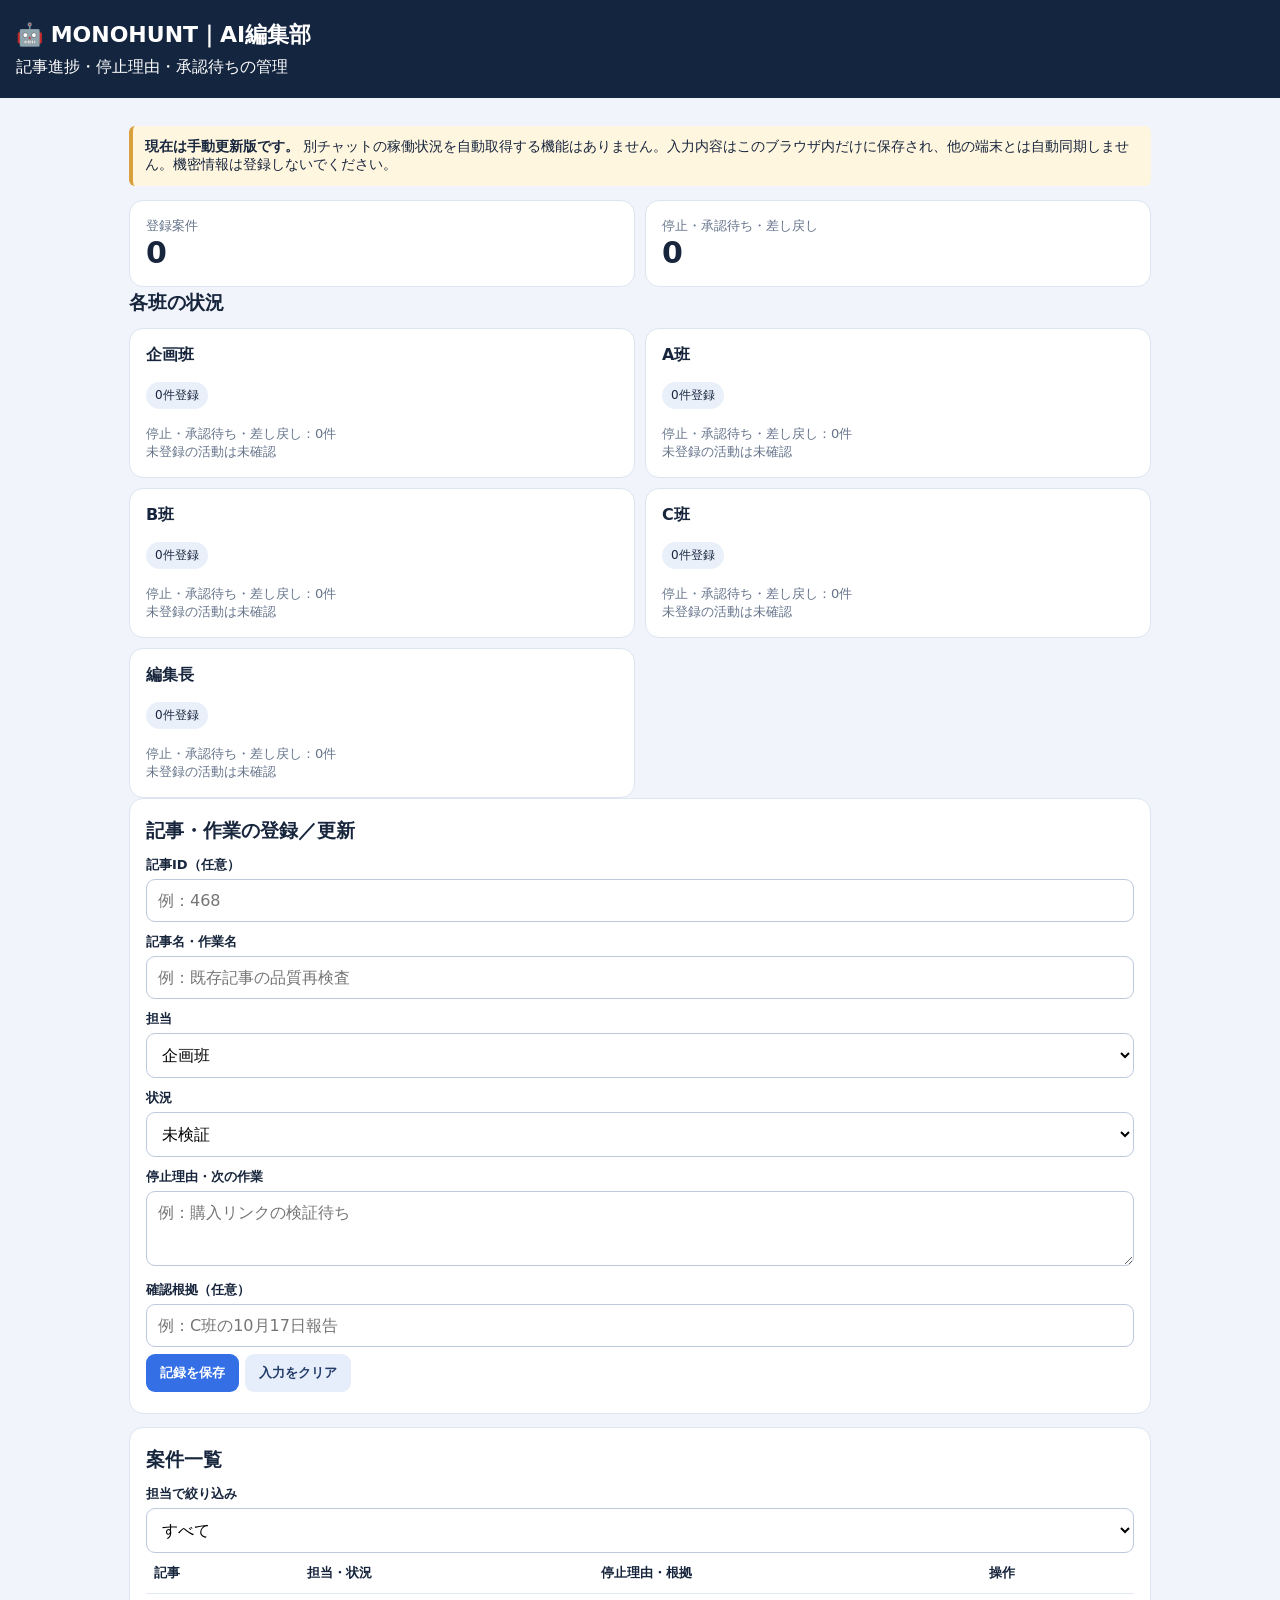
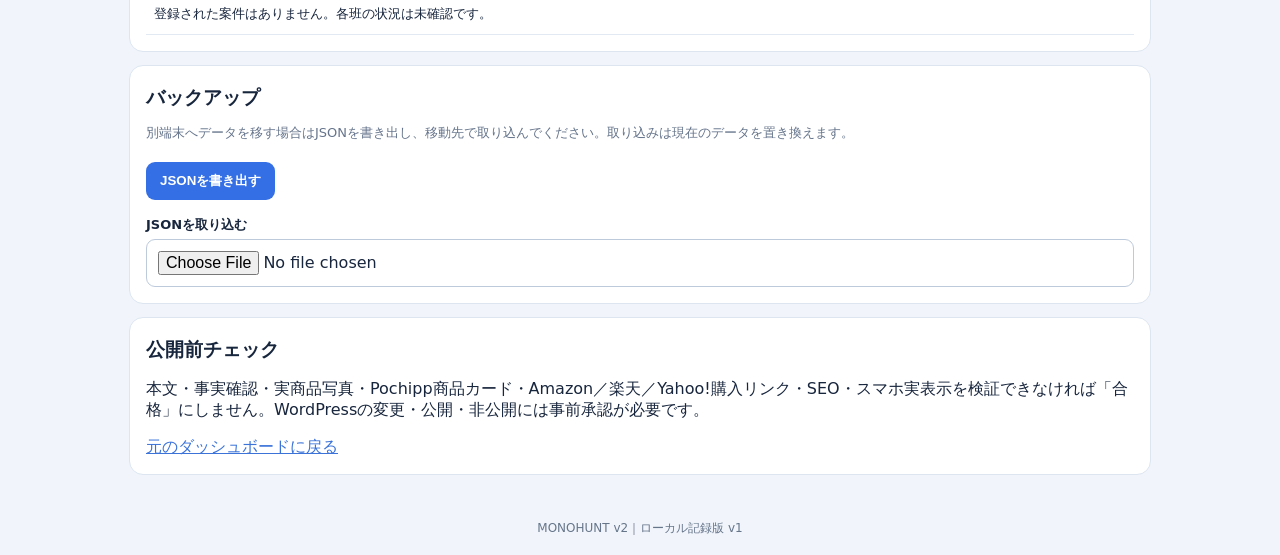
==== manager.html @ 7c44c17b "Add MONOHUNT article progress manager" ====
<!doctype html>
<html lang="ja"><head><meta charset="utf-8"><meta name="viewport" content="width=device-width,initial-scale=1"><title>MONOHUNT｜記事進捗管理</title>
<style>*{box-sizing:border-box}body{margin:0;background:#f1f5fb;color:#18263d;font-family:system-ui,-apple-system,sans-serif}header{background:#14253f;color:#fff;padding:20px 16px}header h1{font-size:22px;margin:0 0 7px}main{max-width:1050px;margin:auto;padding:14px}.card{background:white;border:1px solid #dce5f0;border-radius:14px;padding:16px;margin-bottom:13px}h2{font-size:19px;margin:3px 0 12px}.muted{font-size:13px;color:#65748b}.warning{background:#fff6e0;border-left:4px solid #d9a13e;padding:12px;border-radius:6px;font-size:14px}.grid{display:grid;grid-template-columns:repeat(2,minmax(0,1fr));gap:10px}.grid .card{margin:0}.num{font-size:30px;font-weight:800}.tag{display:inline-block;border-radius:20px;background:#eaf0fa;padding:5px 9px;font-size:12px}label{display:block;font-size:13px;font-weight:600;margin:11px 0 5px}input,select,textarea{width:100%;padding:11px;border:1px solid #bdcadb;border-radius:9px;font:inherit;background:white}textarea{min-height:75px}button{background:#346fe5;color:white;border:0;border-radius:9px;padding:10px 14px;margin:7px 6px 5px 0;font-weight:700}button.secondary{background:#e7eefb;color:#233d6a}button.delete{background:#a13f3f}.scroll{overflow-x:auto}table{border-collapse:collapse;width:100%;min-width:590px}th,td{padding:11px 8px;text-align:left;border-bottom:1px solid #e2e9f3;font-size:13px;vertical-align:top}a{color:#3b73d9}footer{padding:18px;font-size:12px;color:#66758a;text-align:center}@media(max-width:580px){.grid{grid-template-columns:1fr}header h1{font-size:20px}}</style></head>
<body><header><h1>🤖 MONOHUNT｜AI編集部</h1><div>記事進捗・停止理由・承認待ちの管理</div></header><main>
<p class="warning"><b>現在は手動更新版です。</b> 別チャットの稼働状況を自動取得する機能はありません。入力内容はこのブラウザ内だけに保存され、他の端末とは自動同期しません。機密情報は登録しないでください。</p>
<div class="grid"><div class="card"><div class="muted">登録案件</div><div class="num" id="total">0</div></div><div class="card"><div class="muted">停止・承認待ち・差し戻し</div><div class="num" id="blocked">0</div></div></div>
<h2>各班の状況</h2><div class="grid" id="teams"></div>
<section class="card"><h2>記事・作業の登録／更新</h2><form id="form"><input type="hidden" id="uid"><label>記事ID（任意）</label><input id="post" placeholder="例：468"><label>記事名・作業名</label><input id="title" required placeholder="例：既存記事の品質再検査"><label>担当</label><select id="team"><option>企画班</option><option>A班</option><option>B班</option><option>C班</option><option>編集長</option></select><label>状況</label><select id="status"><option>未検証</option><option>未着手</option><option>作業中（報告確認済み）</option><option>停止中</option><option>承認待ち</option><option>品質検査中</option><option>差し戻し</option><option>合格（必須項目検証済み）</option><option>完了（確認済み）</option></select><label>停止理由・次の作業</label><textarea id="reason" placeholder="例：購入リンクの検証待ち"></textarea><label>確認根拠（任意）</label><input id="source" placeholder="例：C班の10月17日報告"><button>記録を保存</button><button type="button" class="secondary" id="clear">入力をクリア</button></form></section>
<section class="card"><h2>案件一覧</h2><label>担当で絞り込み</label><select id="filter"><option>すべて</option><option>企画班</option><option>A班</option><option>B班</option><option>C班</option><option>編集長</option></select><div class="scroll"><table><thead><tr><th>記事</th><th>担当・状況</th><th>停止理由・根拠</th><th>操作</th></tr></thead><tbody id="list"></tbody></table></div></section>
<section class="card"><h2>バックアップ</h2><p class="muted">別端末へデータを移す場合はJSONを書き出し、移動先で取り込んでください。取り込みは現在のデータを置き換えます。</p><button type="button" id="export">JSONを書き出す</button><label>JSONを取り込む</label><input id="import" type="file" accept=".json,application/json"></section>
<section class="card"><h2>公開前チェック</h2><p>本文・事実確認・実商品写真・Pochipp商品カード・Amazon／楽天／Yahoo!購入リンク・SEO・スマホ実表示を検証できなければ「合格」にしません。WordPressの変更・公開・非公開には事前承認が必要です。</p><a href="./">元のダッシュボードに戻る</a></section></main><footer>MONOHUNT v2｜ローカル記録版 v1</footer>
<script>
const KEY='monohunt_progress_v1',names=['企画班','A班','B班','C班','編集長'],$=s=>document.getElementById(s);let data=[];try{data=JSON.parse(localStorage.getItem(KEY)||'[]');if(!Array.isArray(data))data=[]}catch(e){data=[]}
function esc(x){return String(x??'').replace(/[&<>"']/g,c=>({'&':'&amp;','<':'&lt;','>':'&gt;','"':'&quot;',"'":'&#39;'}[c]))}function save(){localStorage.setItem(KEY,JSON.stringify(data));render()}
function render(){let stopped=t=>['停止中','承認待ち','差し戻し'].includes(t.status);$('total').textContent=data.length;$('blocked').textContent=data.filter(stopped).length;$('teams').innerHTML=names.map(n=>{let a=data.filter(t=>t.team===n);return '<div class="card"><b>'+esc(n)+'</b><p><span class="tag">'+a.length+'件登録</span></p><div class="muted">停止・承認待ち・差し戻し：'+a.filter(stopped).length+'件<br>未登録の活動は未確認</div></div>'}).join('');let f=$('filter').value,arr=data.filter(t=>f==='すべて'||t.team===f);$('list').innerHTML=arr.length?arr.map(t=>'<tr><td><b>'+esc(t.title)+'</b><br><span class="muted">記事ID：'+esc(t.post||'未定')+'</span></td><td>'+esc(t.team)+'<br><span class="tag">'+esc(t.status)+'</span><br><span class="muted">'+esc(t.updated)+'</span></td><td>'+esc(t.reason||'記録なし')+'<br><span class="muted">'+esc(t.source||'根拠未記録')+'</span></td><td><button class="secondary" data-edit="'+esc(t.id)+'">編集</button><button class="delete" data-del="'+esc(t.id)+'">削除</button></td></tr>').join(''):'<tr><td colspan="4">登録された案件はありません。各班の状況は未確認です。</td></tr>'}
$('form').onsubmit=e=>{e.preventDefault();let id=$('uid').value||String(Date.now()),t={id,post:$('post').value.trim(),title:$('title').value.trim(),team:$('team').value,status:$('status').value,reason:$('reason').value.trim(),source:$('source').value.trim(),updated:new Date().toLocaleString('ja-JP')};if(!t.title)return;let i=data.findIndex(x=>x.id===id);if(i<0)data.push(t);else data[i]=t;$('form').reset();$('uid').value='';save()};$('clear').onclick=()=>{$('form').reset();$('uid').value=''};$('filter').onchange=render;
$('list').onclick=e=>{let b=e.target.closest('button');if(!b)return;let id=b.dataset.edit||b.dataset.del,t=data.find(x=>x.id===id);if(!t)return;if(b.dataset.del){if(confirm('この端末の管理記録を削除しますか？WordPress記事は削除されません。')){data=data.filter(x=>x.id!==id);save()}return}for(let [k,v] of Object.entries({uid:t.id,post:t.post,title:t.title,team:t.team,status:t.status,reason:t.reason,source:t.source}))$(k).value=v||'';$('form').scrollIntoView({behavior:'smooth'})};
$('export').onclick=()=>{let blob=new Blob([JSON.stringify({version:1,exportedAt:new Date().toISOString(),tasks:data},null,2)],{type:'application/json'}),a=document.createElement('a');a.href=URL.createObjectURL(blob);a.download='monohunt-progress.json';a.click();setTimeout(()=>URL.revokeObjectURL(a.href),1000)};
$('import').onchange=async e=>{let file=e.target.files[0];if(!file)return;try{let x=JSON.parse(await file.text());if(!Array.isArray(x.tasks)||x.tasks.some(t=>!t.id||!t.title||!names.includes(t.team)))throw Error('形式が正しくありません');if(confirm('現在の登録データを置き換えますか？')){data=x.tasks;save()}}catch(err){alert('取り込みに失敗しました：'+err.message)}e.target.value=''};render();
</script></body></html>
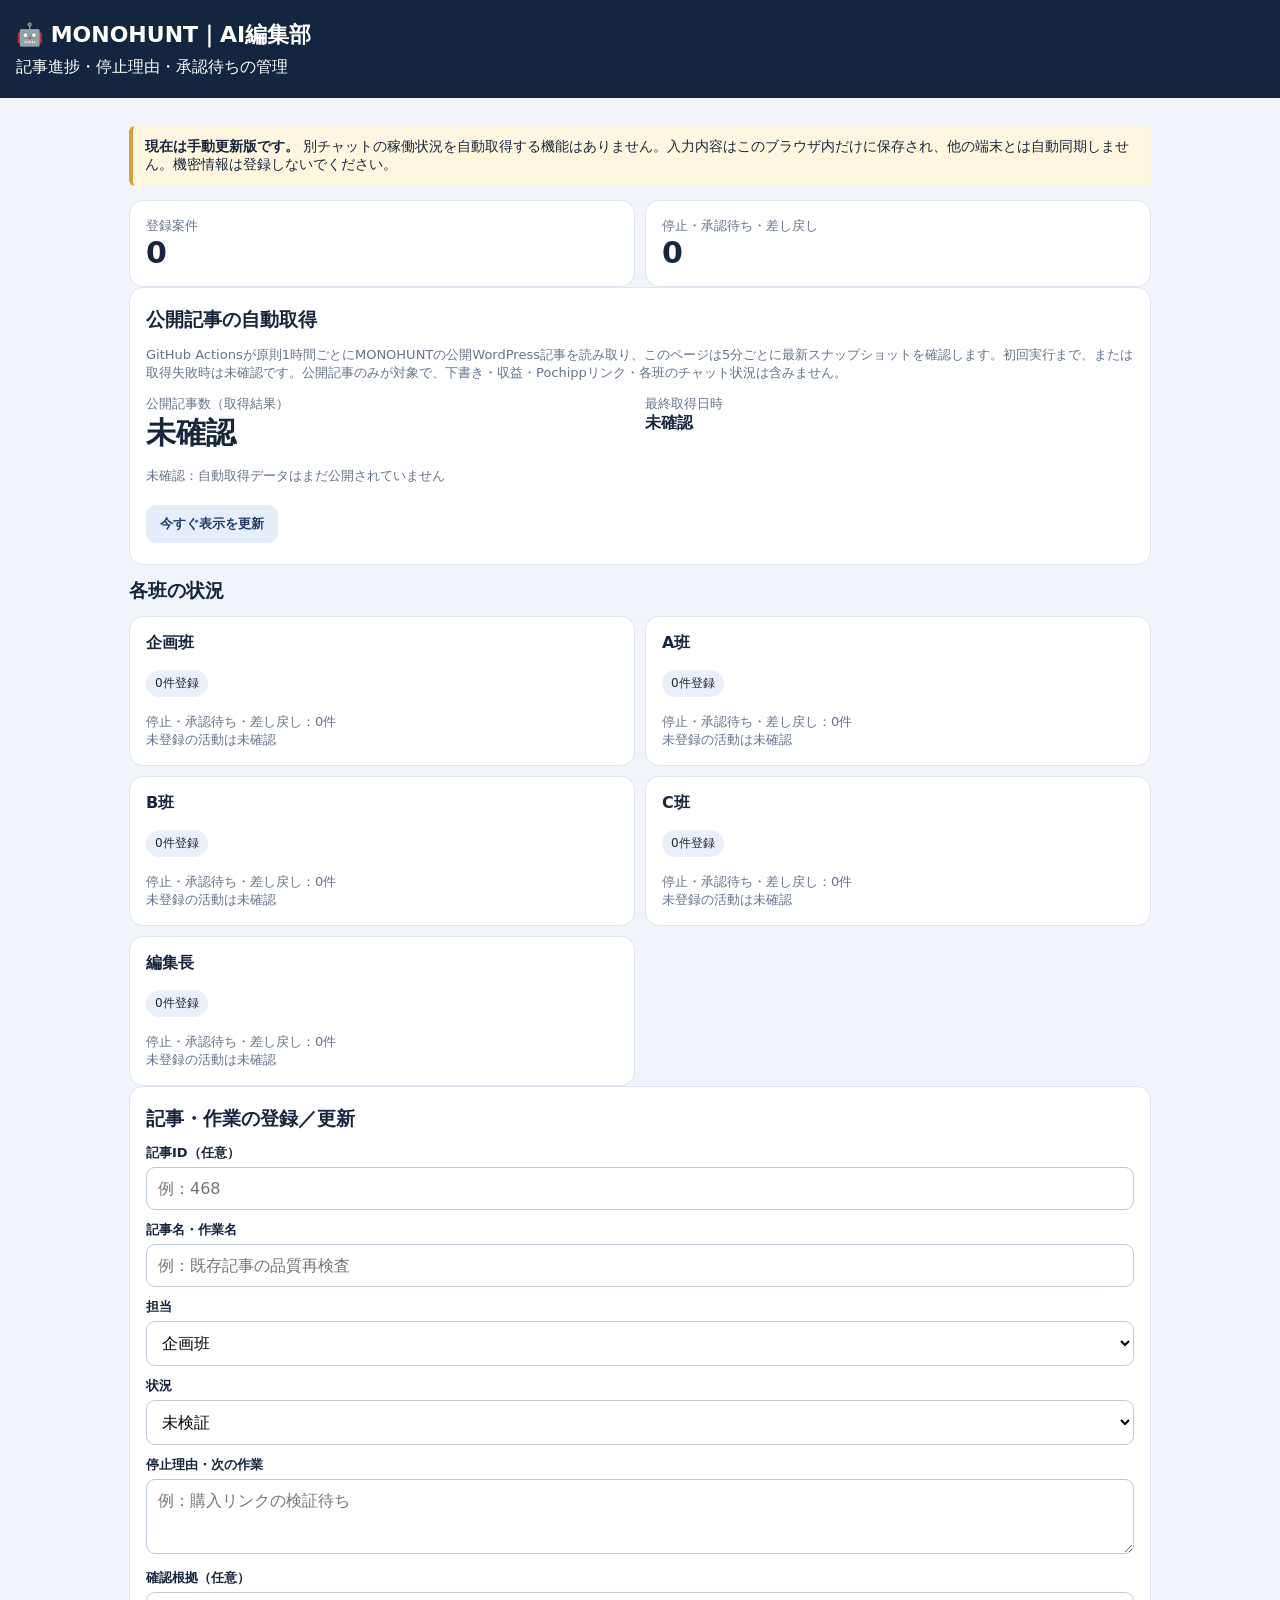
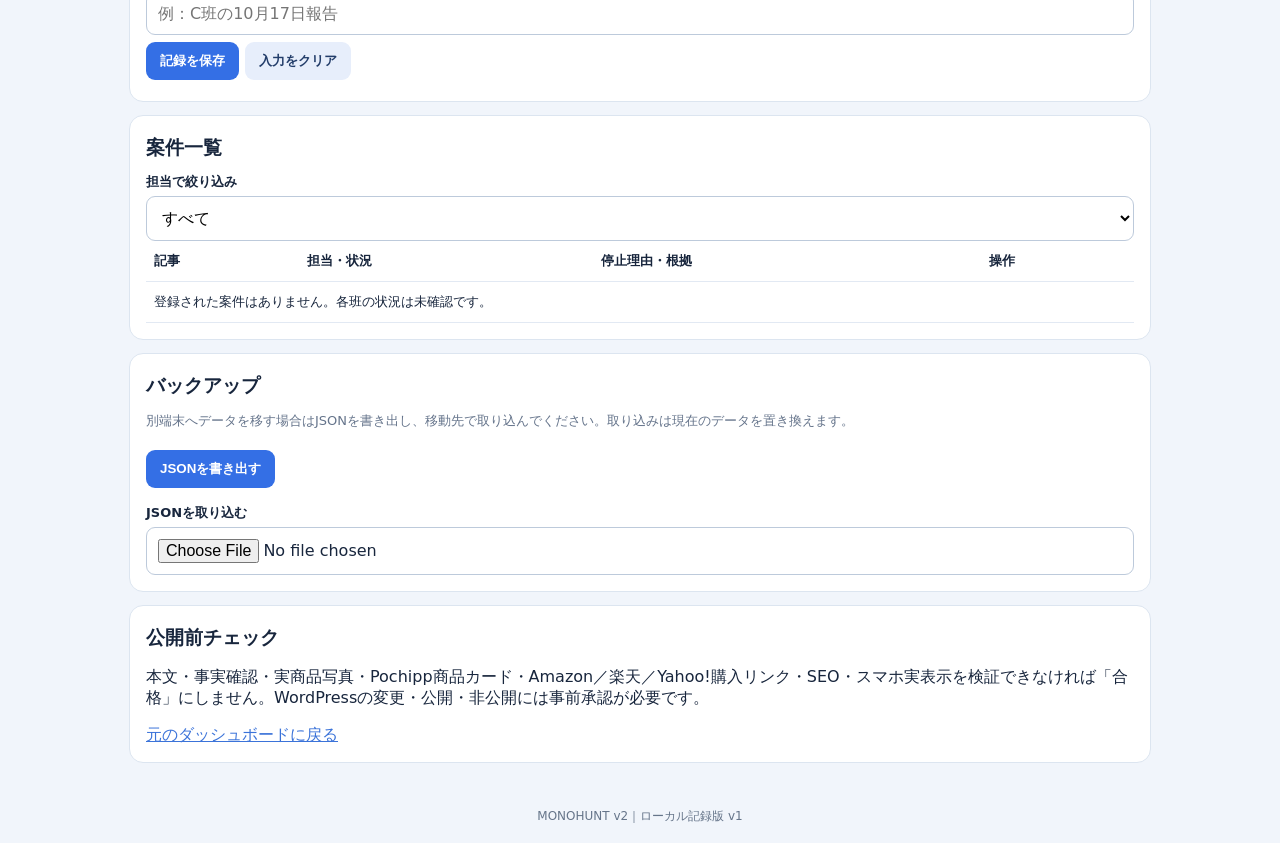
==== commit 13f62ac3: "Show auto-refreshed public WordPress article status" ====
--- a/manager.html
+++ b/manager.html
@@ -4,12 +4,14 @@
 <body><header><h1>🤖 MONOHUNT｜AI編集部</h1><div>記事進捗・停止理由・承認待ちの管理</div></header><main>
 <p class="warning"><b>現在は手動更新版です。</b> 別チャットの稼働状況を自動取得する機能はありません。入力内容はこのブラウザ内だけに保存され、他の端末とは自動同期しません。機密情報は登録しないでください。</p>
 <div class="grid"><div class="card"><div class="muted">登録案件</div><div class="num" id="total">0</div></div><div class="card"><div class="muted">停止・承認待ち・差し戻し</div><div class="num" id="blocked">0</div></div></div>
-<h2>各班の状況</h2><div class="grid" id="teams"></div>
+<section class="card"><h2>公開記事の自動取得</h2><p class="muted">GitHub Actionsが原則1時間ごとにMONOHUNTの公開WordPress記事を読み取り、このページは5分ごとに最新スナップショットを確認します。初回実行まで、または取得失敗時は未確認です。公開記事のみが対象で、下書き・収益・Pochippリンク・各班のチャット状況は含みません。</p><div class="grid"><div><div class="muted">公開記事数（取得結果）</div><div class="num" id="wpcount">未確認</div></div><div><div class="muted">最終取得日時</div><b id="wptime">未確認</b></div></div><p id="wperror" class="muted">データを確認しています。</p><button type="button" class="secondary" id="wprefresh">今すぐ表示を更新</button><div id="wprecent"></div></section><h2>各班の状況</h2><div class="grid" id="teams"></div>
 <section class="card"><h2>記事・作業の登録／更新</h2><form id="form"><input type="hidden" id="uid"><label>記事ID（任意）</label><input id="post" placeholder="例：468"><label>記事名・作業名</label><input id="title" required placeholder="例：既存記事の品質再検査"><label>担当</label><select id="team"><option>企画班</option><option>A班</option><option>B班</option><option>C班</option><option>編集長</option></select><label>状況</label><select id="status"><option>未検証</option><option>未着手</option><option>作業中（報告確認済み）</option><option>停止中</option><option>承認待ち</option><option>品質検査中</option><option>差し戻し</option><option>合格（必須項目検証済み）</option><option>完了（確認済み）</option></select><label>停止理由・次の作業</label><textarea id="reason" placeholder="例：購入リンクの検証待ち"></textarea><label>確認根拠（任意）</label><input id="source" placeholder="例：C班の10月17日報告"><button>記録を保存</button><button type="button" class="secondary" id="clear">入力をクリア</button></form></section>
 <section class="card"><h2>案件一覧</h2><label>担当で絞り込み</label><select id="filter"><option>すべて</option><option>企画班</option><option>A班</option><option>B班</option><option>C班</option><option>編集長</option></select><div class="scroll"><table><thead><tr><th>記事</th><th>担当・状況</th><th>停止理由・根拠</th><th>操作</th></tr></thead><tbody id="list"></tbody></table></div></section>
 <section class="card"><h2>バックアップ</h2><p class="muted">別端末へデータを移す場合はJSONを書き出し、移動先で取り込んでください。取り込みは現在のデータを置き換えます。</p><button type="button" id="export">JSONを書き出す</button><label>JSONを取り込む</label><input id="import" type="file" accept=".json,application/json"></section>
 <section class="card"><h2>公開前チェック</h2><p>本文・事実確認・実商品写真・Pochipp商品カード・Amazon／楽天／Yahoo!購入リンク・SEO・スマホ実表示を検証できなければ「合格」にしません。WordPressの変更・公開・非公開には事前承認が必要です。</p><a href="./">元のダッシュボードに戻る</a></section></main><footer>MONOHUNT v2｜ローカル記録版 v1</footer>
 <script>
+async function refreshPublicStatus(){const info=document.getElementById('wperror');try{const response=await fetch('./wp-status.json?ts='+Date.now(),{cache:'no-store'});if(!response.ok)throw Error('自動取得データはまだ公開されていません');const d=await response.json();if(d.status!=='ok'||!Array.isArray(d.posts))throw Error('取得データの形式が不正です');const age=Date.now()-new Date(d.checked_at).getTime();if(!Number.isFinite(age)||age>3*60*60*1000){info.textContent='注意：最後の取得から3時間以上経過しています。GitHub Actionsの実行状況を確認してください。'}else{info.textContent='取得元：公開WordPress API（記事の品質合格やリンク動作は保証しません）'}document.getElementById('wpcount').textContent=d.published_count+'件';document.getElementById('wptime').textContent=new Date(d.checked_at).toLocaleString('ja-JP',{timeZone:'Asia/Tokyo'});let recent=[...d.posts].sort((a,b)=>String(b.modified).localeCompare(String(a.modified))).slice(0,5);const wrap=document.getElementById('wprecent');wrap.textContent='';const head=document.createElement('p');head.textContent='最近更新された公開記事（最大5件）';wrap.append(head);for(const p of recent){const line=document.createElement('p'),a=document.createElement('a');if(typeof p.link==='string'&&p.link.startsWith('https://monohunt.com/')){a.href=p.link;a.target='_blank';a.rel='noopener noreferrer';a.textContent=String(p.title||'無題').replace(/<[^>]*>/g,'');line.append(a)}else{line.textContent='記事ID '+p.id}const small=document.createElement('span');small.className='muted';small.textContent=' ｜ ID '+p.id+' ｜ 更新 '+(p.modified||'未確認');line.append(small);wrap.append(line)}}catch(e){info.textContent='未確認：'+e.message;document.getElementById('wpcount').textContent='未確認';document.getElementById('wptime').textContent='未確認'}}
+document.getElementById('wprefresh').onclick=refreshPublicStatus;refreshPublicStatus();setInterval(refreshPublicStatus,5*60*1000);
 const KEY='monohunt_progress_v1',names=['企画班','A班','B班','C班','編集長'],$=s=>document.getElementById(s);let data=[];try{data=JSON.parse(localStorage.getItem(KEY)||'[]');if(!Array.isArray(data))data=[]}catch(e){data=[]}
 function esc(x){return String(x??'').replace(/[&<>"']/g,c=>({'&':'&amp;','<':'&lt;','>':'&gt;','"':'&quot;',"'":'&#39;'}[c]))}function save(){localStorage.setItem(KEY,JSON.stringify(data));render()}
 function render(){let stopped=t=>['停止中','承認待ち','差し戻し'].includes(t.status);$('total').textContent=data.length;$('blocked').textContent=data.filter(stopped).length;$('teams').innerHTML=names.map(n=>{let a=data.filter(t=>t.team===n);return '<div class="card"><b>'+esc(n)+'</b><p><span class="tag">'+a.length+'件登録</span></p><div class="muted">停止・承認待ち・差し戻し：'+a.filter(stopped).length+'件<br>未登録の活動は未確認</div></div>'}).join('');let f=$('filter').value,arr=data.filter(t=>f==='すべて'||t.team===f);$('list').innerHTML=arr.length?arr.map(t=>'<tr><td><b>'+esc(t.title)+'</b><br><span class="muted">記事ID：'+esc(t.post||'未定')+'</span></td><td>'+esc(t.team)+'<br><span class="tag">'+esc(t.status)+'</span><br><span class="muted">'+esc(t.updated)+'</span></td><td>'+esc(t.reason||'記録なし')+'<br><span class="muted">'+esc(t.source||'根拠未記録')+'</span></td><td><button class="secondary" data-edit="'+esc(t.id)+'">編集</button><button class="delete" data-del="'+esc(t.id)+'">削除</button></td></tr>').join(''):'<tr><td colspan="4">登録された案件はありません。各班の状況は未確認です。</td></tr>'}
